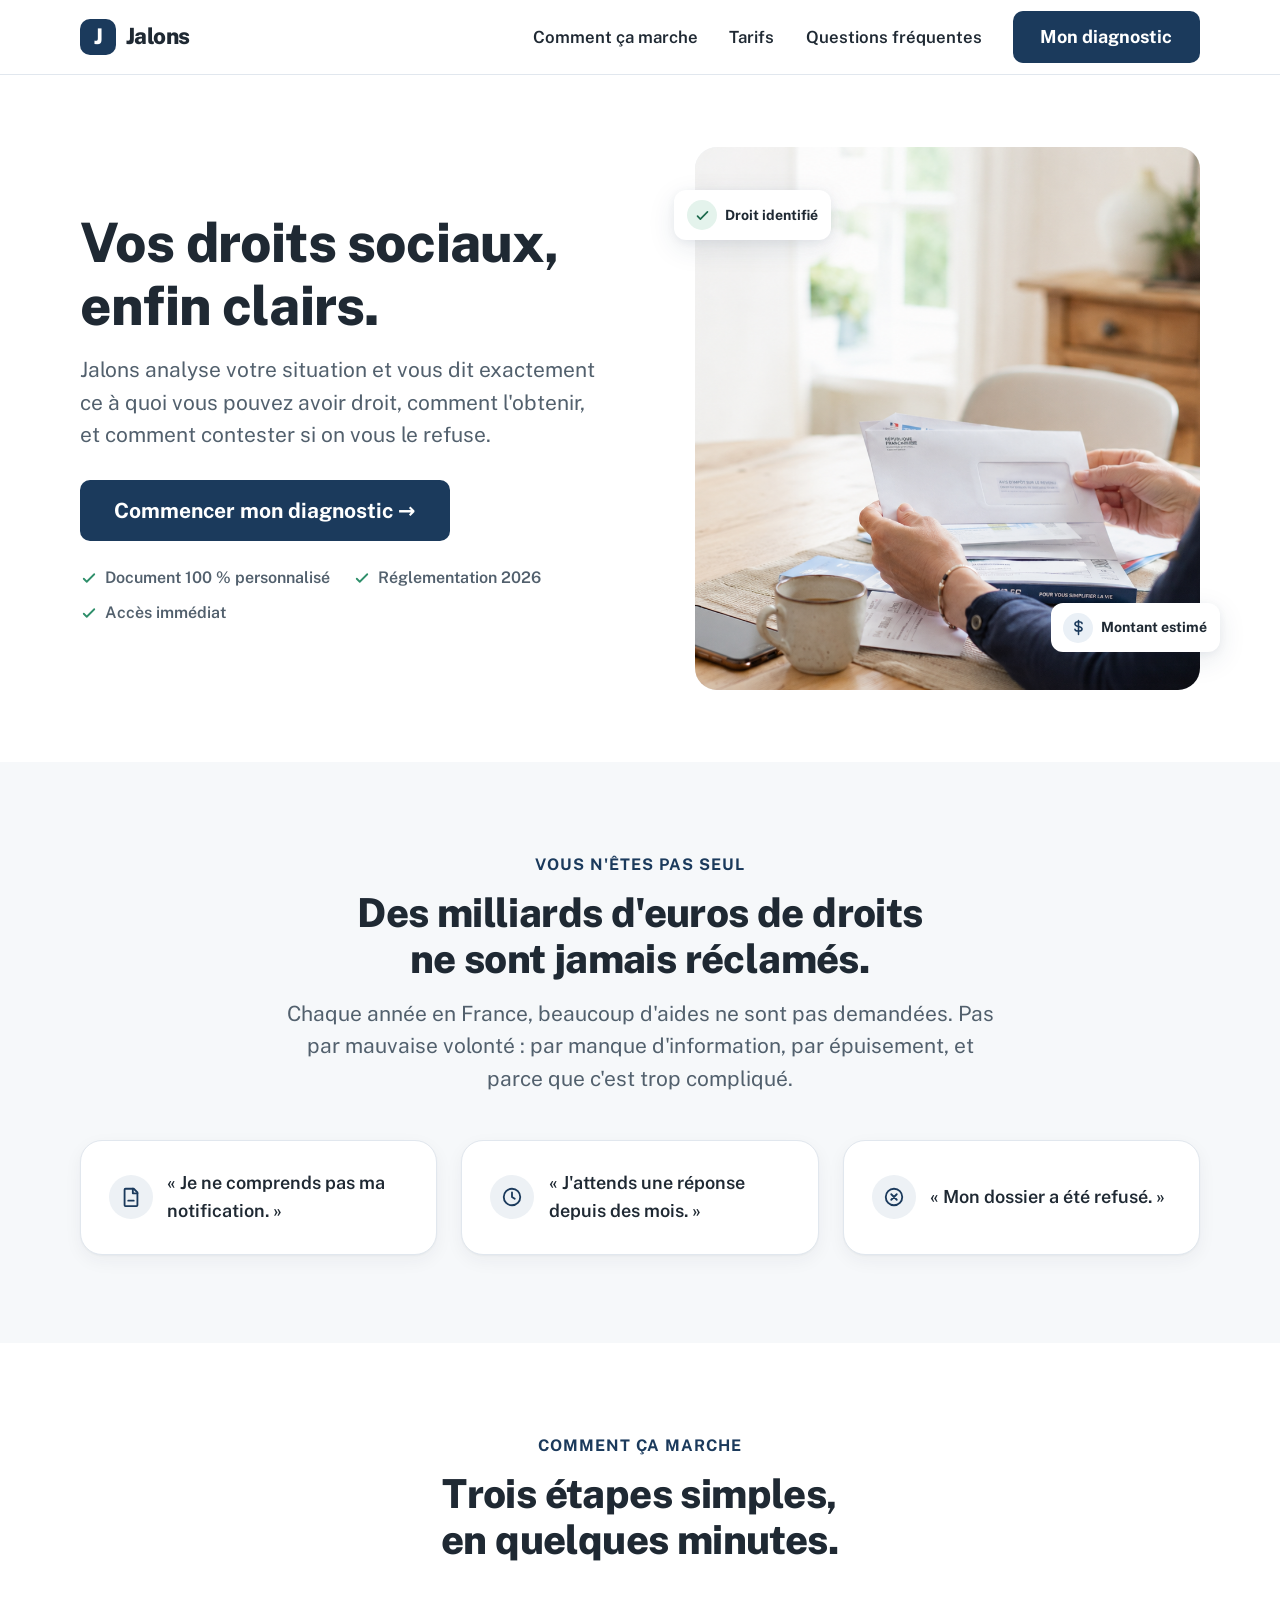
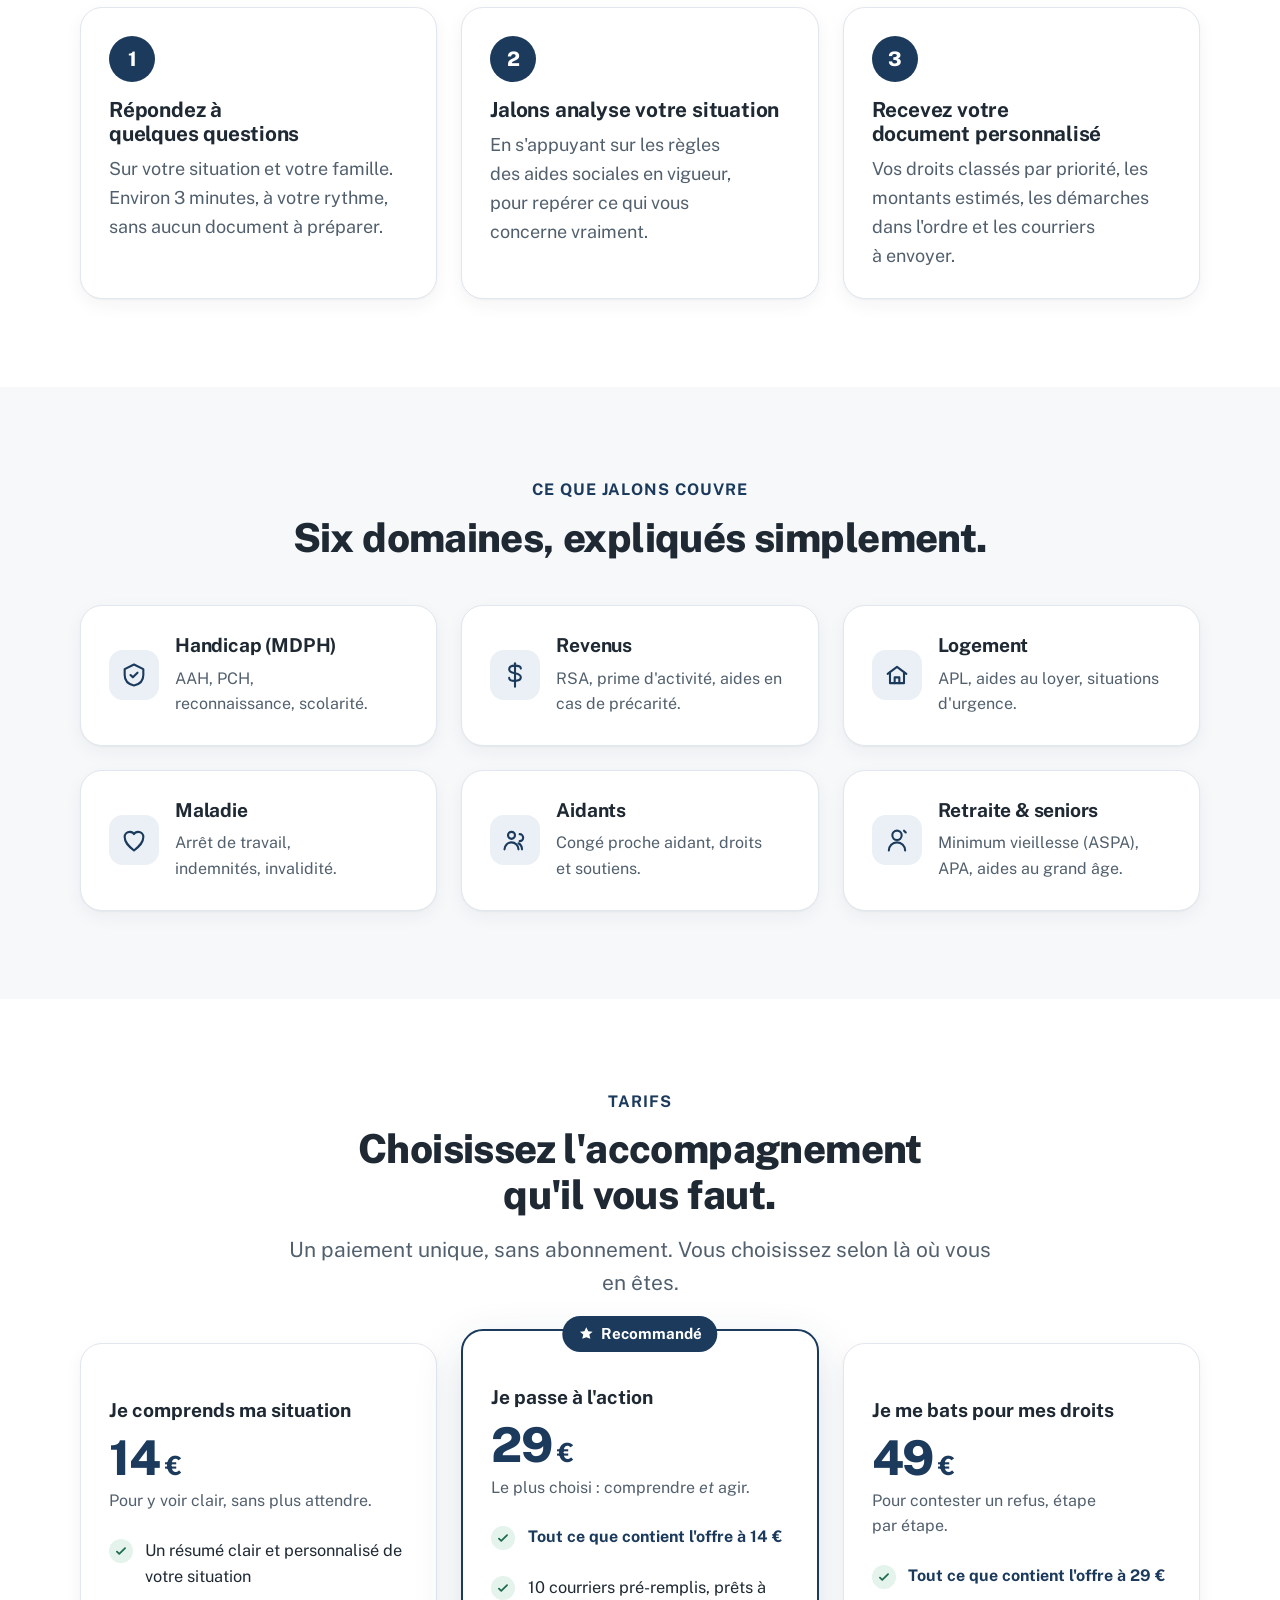
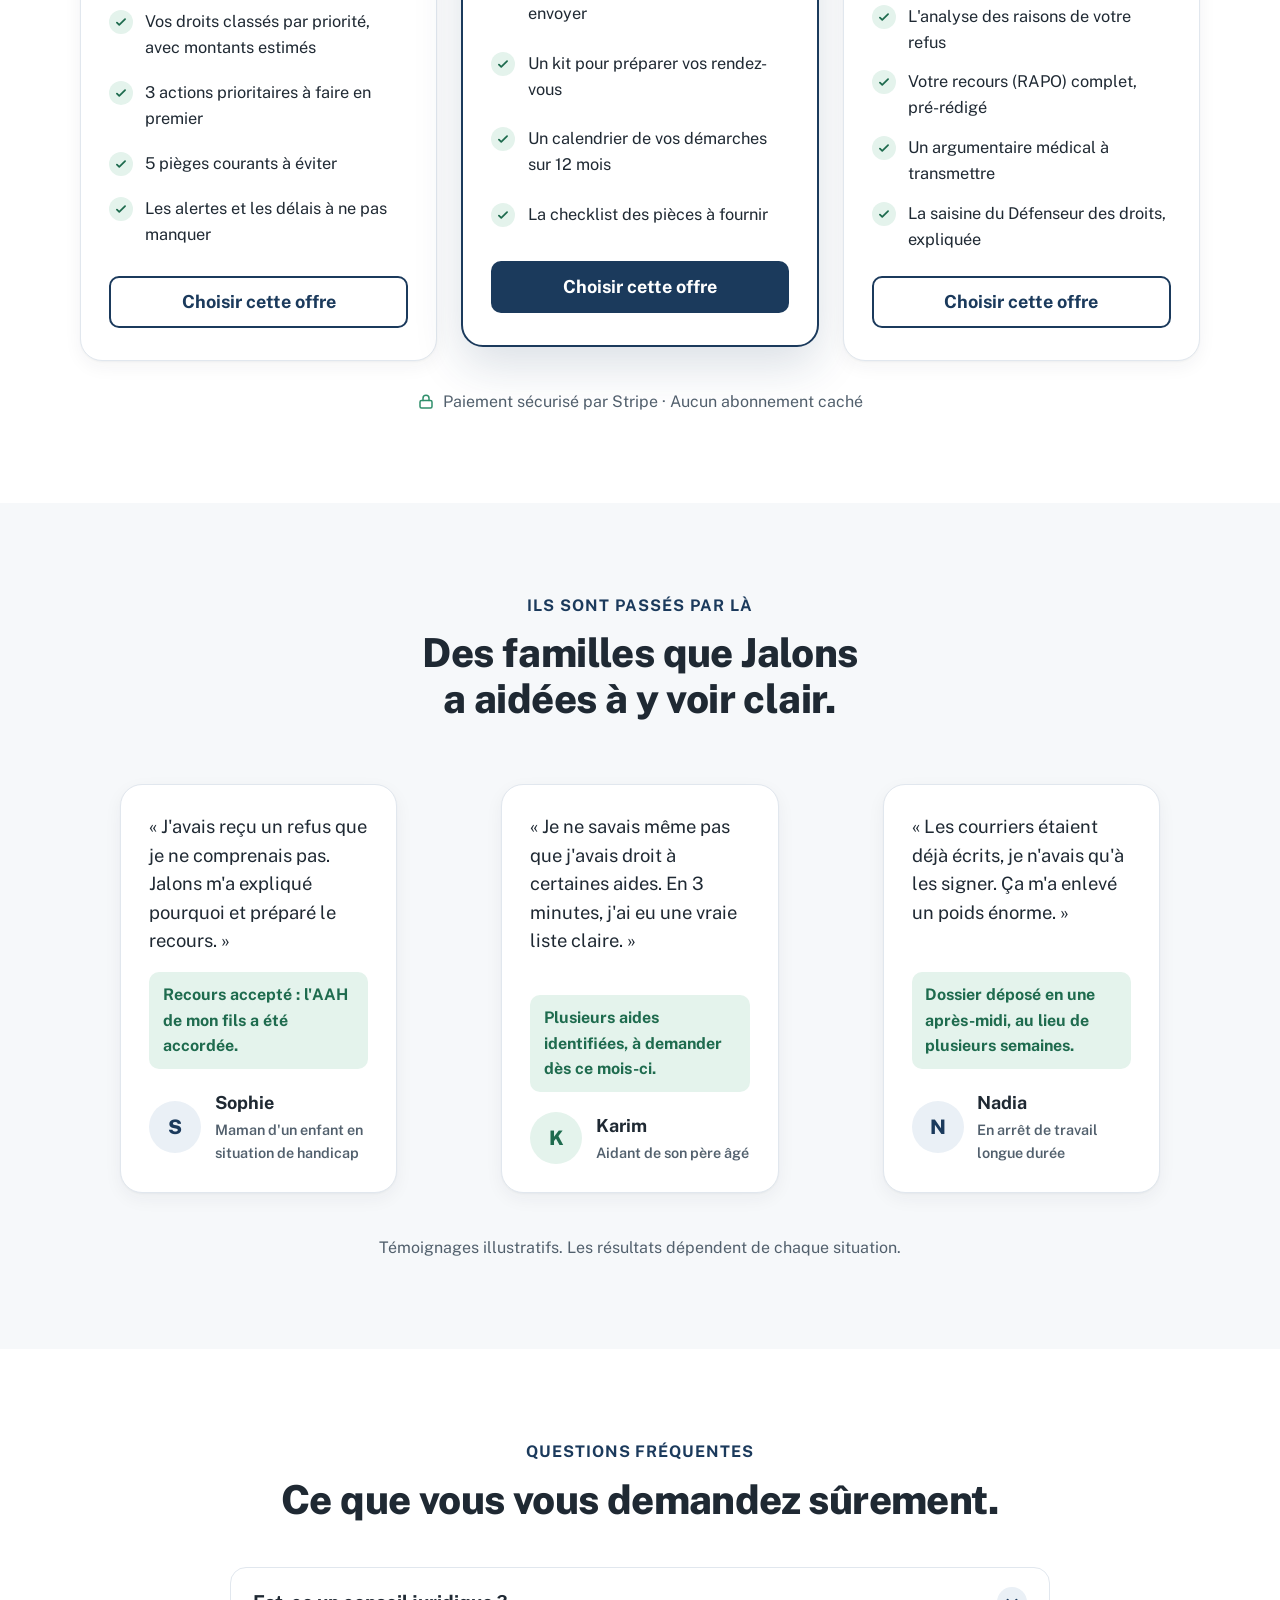
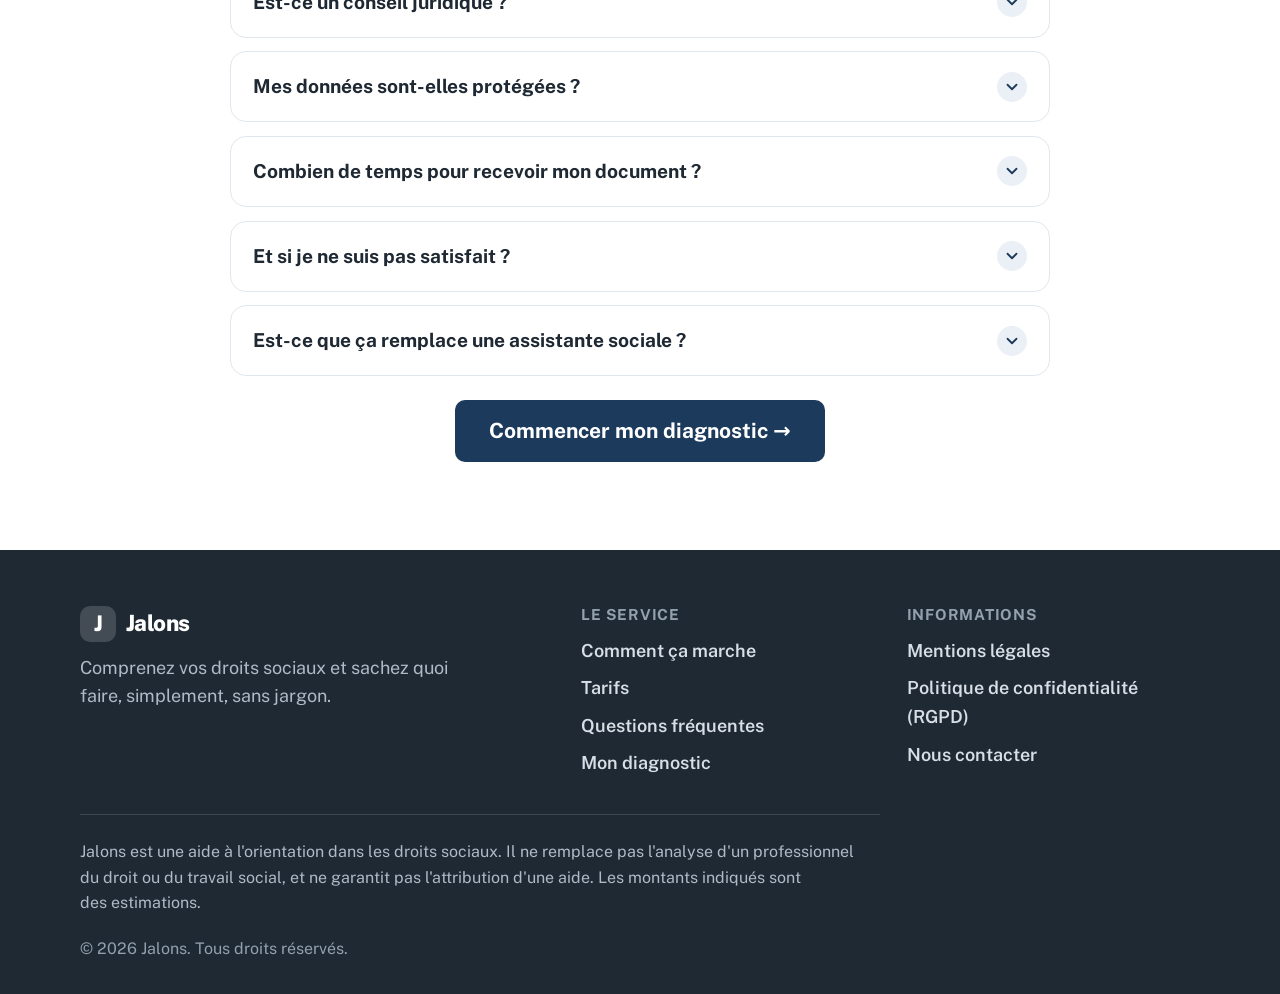
==== index.html @ 2f787a12 "Site vitrine Jalons Famille initial Co-Authored-By: Claude Opus 4.8 (1M context) <noreply@anthropic." ====
<!DOCTYPE html>
<html lang="fr">
<head>
  <meta charset="UTF-8" />
  <meta name="viewport" content="width=device-width, initial-scale=1" />
  <title>Jalons — Vos droits sociaux, enfin clairs</title>
  <meta name="description" content="Jalons analyse votre situation et vous dit à quoi vous pouvez avoir droit, comment l'obtenir et comment contester un refus. Document personnalisé, à partir de 14 €." />

  <!-- Seule dépendance externe : Google Fonts (Public Sans, humaniste et très lisible) -->
  <link rel="preconnect" href="https://fonts.googleapis.com" />
  <link rel="preconnect" href="https://fonts.gstatic.com" crossorigin />
  <link href="https://fonts.googleapis.com/css2?family=Public+Sans:wght@400;500;600;700;800&display=swap" rel="stylesheet" />

  <link rel="stylesheet" href="css/jalons.css" />
</head>

<body>
  <a class="skip-link" href="#contenu">Aller au contenu principal</a>

  <!-- =================================================================
       EN-TÊTE STICKY
       ================================================================= -->
  <header class="site-header">
    <div class="container">
      <a class="brand" href="#" aria-label="Jalons, accueil">
        <span class="mark" aria-hidden="true">J</span>
        <span>Jalons</span>
      </a>

      <button class="nav-toggle" type="button" aria-expanded="false" aria-controls="main-nav">
        <span class="bars" aria-hidden="true"><span></span><span></span><span></span></span>
        <span class="label">Menu</span>
      </button>

      <nav class="main-nav" id="main-nav" aria-label="Navigation principale">
        <ul class="nav-list">
          <li><a href="#comment">Comment ça marche</a></li>
          <li><a href="#tarifs">Tarifs</a></li>
          <li><a href="#faq">Questions fréquentes</a></li>
        </ul>
        <div class="nav-cta">
          <a class="btn btn--primary" href="https://jalons-diagnostic.netlify.app">Mon diagnostic</a>
        </div>
      </nav>
    </div>
  </header>

  <main id="contenu">

    <!-- ===============================================================
         HÉROS
         =============================================================== -->
    <section class="hero">
      <div class="container">
        <div class="hero-copy">
          <h1>Vos droits sociaux, enfin clairs.</h1>
          <p class="lead">
            Jalons analyse votre situation et vous dit exactement ce à quoi
            vous pouvez avoir droit, comment l'obtenir, et comment contester
            si on vous le refuse.
          </p>

          <div class="hero-actions">
            <a class="btn btn--primary btn--lg" href="https://jalons-diagnostic.netlify.app">Commencer mon diagnostic →</a>
          </div>

          <ul class="hero-reassure">
            <li><svg viewBox="0 0 24 24" fill="none" stroke="currentColor" stroke-width="2.4" stroke-linecap="round" stroke-linejoin="round" aria-hidden="true"><path d="M5 13l4 4 10-10"/></svg> Document 100&nbsp;% personnalisé</li>
            <li><svg viewBox="0 0 24 24" fill="none" stroke="currentColor" stroke-width="2.4" stroke-linecap="round" stroke-linejoin="round" aria-hidden="true"><path d="M5 13l4 4 10-10"/></svg> Réglementation 2026</li>
            <li><svg viewBox="0 0 24 24" fill="none" stroke="currentColor" stroke-width="2.4" stroke-linecap="round" stroke-linejoin="round" aria-hidden="true"><path d="M5 13l4 4 10-10"/></svg> Accès immédiat</li>
          </ul>
        </div>

        <!-- Photo de garde. object-position cadre sur la personne et le courrier.
             Pour changer la photo : remplacez le fichier images/hero-courrier.png
             ou la valeur de src ci-dessous (gardez un texte alt descriptif). -->
        <div class="hero-media">
          <div class="hero-photo-wrap">
            <div class="img-frame hero-photo">
              <img src="images/hero-courrier.png" alt="Une femme lit un courrier de l'administration française, un avis d'impôt, à la table de sa cuisine" />
            </div>

            <div class="float-chip float-chip--1">
              <span class="ic"><svg viewBox="0 0 24 24" fill="none" stroke="currentColor" stroke-width="2.4" stroke-linecap="round" stroke-linejoin="round"><path d="M5 13l4 4 10-10"/></svg></span>
              Droit identifié
            </div>
            <div class="float-chip float-chip--2">
              <span class="ic"><svg viewBox="0 0 24 24" fill="none" stroke="currentColor" stroke-width="2.2" stroke-linecap="round" stroke-linejoin="round"><path d="M12 2v20"/><path d="M17 6.5C17 4.6 14.8 4 12 4S7 4.6 7 7s2.5 3 5 3.5 5 1.3 5 3.5-2.2 3-5 3-5-.7-5-2.5"/></svg></span>
              Montant estimé
            </div>
          </div>
        </div>
      </div>
    </section>

    <!-- ===============================================================
         PROBLÈME (empathie)
         =============================================================== -->
    <section class="section--gray" aria-labelledby="probleme-titre">
      <div class="container">
        <div class="section-head center">
          <p class="eyebrow">Vous n'êtes pas seul</p>
          <h2 id="probleme-titre">Des milliards d'euros de droits ne sont jamais réclamés.</h2>
          <p class="lead">
            Chaque année en France, beaucoup d'aides ne sont pas demandées.
            Pas par mauvaise volonté&nbsp;: par manque d'information, par
            épuisement, et parce que c'est trop compliqué.
          </p>
        </div>

        <div class="grid grid-3">
          <article class="card pain">
            <span class="q" aria-hidden="true"><svg viewBox="0 0 24 24" fill="none" stroke="currentColor" stroke-width="2" stroke-linecap="round" stroke-linejoin="round"><path d="M6 3h9l4 4v14a1 1 0 0 1-1 1H6a1 1 0 0 1-1-1V4a1 1 0 0 1 1-1z"/><path d="M14 3v5h5"/><path d="M9 16h6"/></svg></span>
            <p>« Je ne comprends pas ma notification. »</p>
          </article>
          <article class="card pain">
            <span class="q" aria-hidden="true"><svg viewBox="0 0 24 24" fill="none" stroke="currentColor" stroke-width="2" stroke-linecap="round" stroke-linejoin="round"><circle cx="12" cy="12" r="9"/><path d="M12 7v5l3 2"/></svg></span>
            <p>« J'attends une réponse depuis des mois. »</p>
          </article>
          <article class="card pain">
            <span class="q" aria-hidden="true"><svg viewBox="0 0 24 24" fill="none" stroke="currentColor" stroke-width="2" stroke-linecap="round" stroke-linejoin="round"><circle cx="12" cy="12" r="9"/><path d="M15 9l-6 6M9 9l6 6"/></svg></span>
            <p>« Mon dossier a été refusé. »</p>
          </article>
        </div>
      </div>
    </section>

    <!-- ===============================================================
         COMMENT ÇA MARCHE
         =============================================================== -->
    <section id="comment" aria-labelledby="comment-titre">
      <div class="container">
        <div class="section-head center">
          <p class="eyebrow">Comment ça marche</p>
          <h2 id="comment-titre">Trois étapes simples, en quelques minutes.</h2>
        </div>

        <ol class="grid grid-3">
          <li class="card">
            <span class="step-num" aria-hidden="true">1</span>
            <h3>Répondez à quelques questions</h3>
            <p>Sur votre situation et votre famille. Environ 3 minutes, à votre rythme, sans aucun document à préparer.</p>
          </li>
          <li class="card">
            <span class="step-num" aria-hidden="true">2</span>
            <h3>Jalons analyse votre situation</h3>
            <p>En s'appuyant sur les règles des aides sociales en vigueur, pour repérer ce qui vous concerne vraiment.</p>
          </li>
          <li class="card">
            <span class="step-num" aria-hidden="true">3</span>
            <h3>Recevez votre document personnalisé</h3>
            <p>Vos droits classés par priorité, les montants estimés, les démarches dans l'ordre et les courriers à envoyer.</p>
          </li>
        </ol>
      </div>
    </section>

    <!-- ===============================================================
         LES 6 DOMAINES COUVERTS
         =============================================================== -->
    <section class="section--gray" aria-labelledby="domaines-titre">
      <div class="container">
        <div class="section-head center">
          <p class="eyebrow">Ce que Jalons couvre</p>
          <h2 id="domaines-titre">Six domaines, expliqués simplement.</h2>
        </div>

        <div class="grid grid-6">
          <article class="card domain">
            <span class="icon-badge" aria-hidden="true"><svg viewBox="0 0 24 24" fill="none" stroke="currentColor" stroke-width="1.8" stroke-linecap="round" stroke-linejoin="round"><path d="M12 3l8 4v5c0 5-3.5 8-8 9-4.5-1-8-4-8-9V7z"/><path d="M9 12l2 2 4-4"/></svg></span>
            <div><h3>Handicap (MDPH)</h3><p>AAH, PCH, reconnaissance, scolarité.</p></div>
          </article>
          <article class="card domain">
            <span class="icon-badge" aria-hidden="true"><svg viewBox="0 0 24 24" fill="none" stroke="currentColor" stroke-width="1.8" stroke-linecap="round" stroke-linejoin="round"><path d="M12 2v20"/><path d="M17 6.5C17 4.6 14.8 4 12 4S7 4.6 7 7s2.5 3 5 3.5 5 1.3 5 3.5-2.2 3-5 3-5-.7-5-2.5"/></svg></span>
            <div><h3>Revenus</h3><p>RSA, prime d'activité, aides en cas de précarité.</p></div>
          </article>
          <article class="card domain">
            <span class="icon-badge" aria-hidden="true"><svg viewBox="0 0 24 24" fill="none" stroke="currentColor" stroke-width="1.8" stroke-linecap="round" stroke-linejoin="round"><path d="M4 11l8-6 8 6"/><path d="M6 10v9h12v-9"/><path d="M10 19v-5h4v5"/></svg></span>
            <div><h3>Logement</h3><p>APL, aides au loyer, situations d'urgence.</p></div>
          </article>
          <article class="card domain">
            <span class="icon-badge" aria-hidden="true"><svg viewBox="0 0 24 24" fill="none" stroke="currentColor" stroke-width="1.8" stroke-linecap="round" stroke-linejoin="round"><path d="M12 21C7 17 4 14 4 9.5 4 7 6 5 8.5 5c1.6 0 3 .9 3.5 2 .5-1.1 1.9-2 3.5-2C18 5 20 7 20 9.5 20 14 17 17 12 21z"/></svg></span>
            <div><h3>Maladie</h3><p>Arrêt de travail, indemnités, invalidité.</p></div>
          </article>
          <article class="card domain">
            <span class="icon-badge" aria-hidden="true"><svg viewBox="0 0 24 24" fill="none" stroke="currentColor" stroke-width="1.8" stroke-linecap="round" stroke-linejoin="round"><circle cx="9" cy="8" r="3"/><path d="M3 20a6 6 0 0 1 12 0"/><path d="M16 7a3 3 0 0 1 0 6"/><path d="M18 20a6 6 0 0 0-3-5.2"/></svg></span>
            <div><h3>Aidants</h3><p>Congé proche aidant, droits et soutiens.</p></div>
          </article>
          <article class="card domain">
            <span class="icon-badge" aria-hidden="true"><svg viewBox="0 0 24 24" fill="none" stroke="currentColor" stroke-width="1.8" stroke-linecap="round" stroke-linejoin="round"><circle cx="12" cy="8" r="4"/><path d="M5 21a7 7 0 0 1 14 0"/><path d="M18 4l1.5 1.5"/></svg></span>
            <div><h3>Retraite &amp; seniors</h3><p>Minimum vieillesse (ASPA), APA, aides au grand âge.</p></div>
          </article>
        </div>
      </div>
    </section>

    <!-- ===============================================================
         TARIFS (section centrale)
         =============================================================== -->
    <section id="tarifs" aria-labelledby="tarifs-titre">
      <div class="container">
        <div class="section-head center">
          <p class="eyebrow">Tarifs</p>
          <h2 id="tarifs-titre">Choisissez l'accompagnement qu'il vous faut.</h2>
          <p class="lead">Un paiement unique, sans abonnement. Vous choisissez selon là où vous en êtes.</p>
        </div>

        <div class="pricing-grid">
          <!-- Palier 1 -->
          <article class="plan" aria-labelledby="plan1-titre">
            <p class="plan-name" id="plan1-titre">Je comprends ma situation</p>
            <p class="plan-price">14&#8239;<span class="cur">€</span></p>
            <p class="plan-tag">Pour y voir clair, sans plus attendre.</p>
            <ul class="checks">
              <li><span class="tick" aria-hidden="true"><svg viewBox="0 0 24 24" fill="none" stroke="currentColor" stroke-width="3" stroke-linecap="round" stroke-linejoin="round"><path d="M5 13l4 4 10-10"/></svg></span><span>Un résumé clair et personnalisé de votre situation</span></li>
              <li><span class="tick" aria-hidden="true"><svg viewBox="0 0 24 24" fill="none" stroke="currentColor" stroke-width="3" stroke-linecap="round" stroke-linejoin="round"><path d="M5 13l4 4 10-10"/></svg></span><span>Vos droits classés par priorité, avec montants estimés</span></li>
              <li><span class="tick" aria-hidden="true"><svg viewBox="0 0 24 24" fill="none" stroke="currentColor" stroke-width="3" stroke-linecap="round" stroke-linejoin="round"><path d="M5 13l4 4 10-10"/></svg></span><span>3 actions prioritaires à faire en premier</span></li>
              <li><span class="tick" aria-hidden="true"><svg viewBox="0 0 24 24" fill="none" stroke="currentColor" stroke-width="3" stroke-linecap="round" stroke-linejoin="round"><path d="M5 13l4 4 10-10"/></svg></span><span>5 pièges courants à éviter</span></li>
              <li><span class="tick" aria-hidden="true"><svg viewBox="0 0 24 24" fill="none" stroke="currentColor" stroke-width="3" stroke-linecap="round" stroke-linejoin="round"><path d="M5 13l4 4 10-10"/></svg></span><span>Les alertes et les délais à ne pas manquer</span></li>
            </ul>
            <a class="btn btn--outline btn--block" href="https://jalons-diagnostic.netlify.app?offre=1">Choisir cette offre</a>
          </article>

          <!-- Palier 2 — recommandé -->
          <article class="plan plan--featured" aria-labelledby="plan2-titre">
            <span class="plan-flag" aria-hidden="true">
              <svg viewBox="0 0 24 24" fill="currentColor"><path d="M12 2l2.9 6 6.6.5-5 4.3 1.6 6.4L12 16.8 5.9 19.2l1.6-6.4-5-4.3 6.6-.5z"/></svg>
              Recommandé
            </span>
            <p class="plan-name" id="plan2-titre">Je passe à l'action</p>
            <p class="plan-price">29&#8239;<span class="cur">€</span></p>
            <p class="plan-tag">Le plus choisi&nbsp;: comprendre <em>et</em> agir.</p>
            <ul class="checks">
              <li><span class="tick" aria-hidden="true"><svg viewBox="0 0 24 24" fill="none" stroke="currentColor" stroke-width="3" stroke-linecap="round" stroke-linejoin="round"><path d="M5 13l4 4 10-10"/></svg></span><span class="plan-base">Tout ce que contient l'offre à 14&nbsp;€</span></li>
              <li><span class="tick" aria-hidden="true"><svg viewBox="0 0 24 24" fill="none" stroke="currentColor" stroke-width="3" stroke-linecap="round" stroke-linejoin="round"><path d="M5 13l4 4 10-10"/></svg></span><span>10 courriers pré-remplis, prêts à envoyer</span></li>
              <li><span class="tick" aria-hidden="true"><svg viewBox="0 0 24 24" fill="none" stroke="currentColor" stroke-width="3" stroke-linecap="round" stroke-linejoin="round"><path d="M5 13l4 4 10-10"/></svg></span><span>Un kit pour préparer vos rendez-vous</span></li>
              <li><span class="tick" aria-hidden="true"><svg viewBox="0 0 24 24" fill="none" stroke="currentColor" stroke-width="3" stroke-linecap="round" stroke-linejoin="round"><path d="M5 13l4 4 10-10"/></svg></span><span>Un calendrier de vos démarches sur 12 mois</span></li>
              <li><span class="tick" aria-hidden="true"><svg viewBox="0 0 24 24" fill="none" stroke="currentColor" stroke-width="3" stroke-linecap="round" stroke-linejoin="round"><path d="M5 13l4 4 10-10"/></svg></span><span>La checklist des pièces à fournir</span></li>
            </ul>
            <a class="btn btn--primary btn--block" href="https://jalons-diagnostic.netlify.app?offre=2">Choisir cette offre</a>
          </article>

          <!-- Palier 3 -->
          <article class="plan" aria-labelledby="plan3-titre">
            <p class="plan-name" id="plan3-titre">Je me bats pour mes droits</p>
            <p class="plan-price">49&#8239;<span class="cur">€</span></p>
            <p class="plan-tag">Pour contester un refus, étape par étape.</p>
            <ul class="checks">
              <li><span class="tick" aria-hidden="true"><svg viewBox="0 0 24 24" fill="none" stroke="currentColor" stroke-width="3" stroke-linecap="round" stroke-linejoin="round"><path d="M5 13l4 4 10-10"/></svg></span><span class="plan-base">Tout ce que contient l'offre à 29&nbsp;€</span></li>
              <li><span class="tick" aria-hidden="true"><svg viewBox="0 0 24 24" fill="none" stroke="currentColor" stroke-width="3" stroke-linecap="round" stroke-linejoin="round"><path d="M5 13l4 4 10-10"/></svg></span><span>L'analyse des raisons de votre refus</span></li>
              <li><span class="tick" aria-hidden="true"><svg viewBox="0 0 24 24" fill="none" stroke="currentColor" stroke-width="3" stroke-linecap="round" stroke-linejoin="round"><path d="M5 13l4 4 10-10"/></svg></span><span>Votre recours (RAPO) complet, pré-rédigé</span></li>
              <li><span class="tick" aria-hidden="true"><svg viewBox="0 0 24 24" fill="none" stroke="currentColor" stroke-width="3" stroke-linecap="round" stroke-linejoin="round"><path d="M5 13l4 4 10-10"/></svg></span><span>Un argumentaire médical à transmettre</span></li>
              <li><span class="tick" aria-hidden="true"><svg viewBox="0 0 24 24" fill="none" stroke="currentColor" stroke-width="3" stroke-linecap="round" stroke-linejoin="round"><path d="M5 13l4 4 10-10"/></svg></span><span>La saisine du Défenseur des droits, expliquée</span></li>
            </ul>
            <a class="btn btn--outline btn--block" href="https://jalons-diagnostic.netlify.app?offre=3">Choisir cette offre</a>
          </article>
        </div>

        <p class="pricing-foot">
          <svg viewBox="0 0 24 24" fill="none" stroke="currentColor" stroke-width="2" stroke-linecap="round" stroke-linejoin="round" aria-hidden="true"><rect x="4" y="10" width="16" height="10" rx="2"/><path d="M8 10V7a4 4 0 0 1 8 0v3"/></svg>
          Paiement sécurisé par Stripe · Aucun abonnement caché
        </p>
      </div>
    </section>

    <!-- ===============================================================
         TÉMOIGNAGES (preuve sociale)
         =============================================================== -->
    <section class="section--gray" aria-labelledby="temoignages-titre">
      <div class="container">
        <div class="section-head center">
          <p class="eyebrow">Ils sont passés par là</p>
          <h2 id="temoignages-titre">Des familles que Jalons a aidées à y voir clair.</h2>
        </div>

        <div class="grid grid-3">
          <figure class="quote-card">
            <blockquote>« J'avais reçu un refus que je ne comprenais pas. Jalons m'a expliqué pourquoi et préparé le recours. »</blockquote>
            <p class="quote-result">Recours accepté : l'AAH de mon fils a été accordée.</p>
            <figcaption class="quote-person">
              <span class="avatar-mono avatar-mono--a" aria-hidden="true">S</span>
              <span class="who">Sophie<small>Maman d'un enfant en situation de handicap</small></span>
            </figcaption>
          </figure>

          <figure class="quote-card">
            <blockquote>« Je ne savais même pas que j'avais droit à certaines aides. En 3 minutes, j'ai eu une vraie liste claire. »</blockquote>
            <p class="quote-result">Plusieurs aides identifiées, à demander dès ce mois-ci.</p>
            <figcaption class="quote-person">
              <span class="avatar-mono avatar-mono--b" aria-hidden="true">K</span>
              <span class="who">Karim<small>Aidant de son père âgé</small></span>
            </figcaption>
          </figure>

          <figure class="quote-card">
            <blockquote>« Les courriers étaient déjà écrits, je n'avais qu'à les signer. Ça m'a enlevé un poids énorme. »</blockquote>
            <p class="quote-result">Dossier déposé en une après-midi, au lieu de plusieurs semaines.</p>
            <figcaption class="quote-person">
              <span class="avatar-mono avatar-mono--a" aria-hidden="true">N</span>
              <span class="who">Nadia<small>En arrêt de travail longue durée</small></span>
            </figcaption>
          </figure>
        </div>
        <p class="center mt-3" style="color:var(--ink-soft); font-size:var(--fs-small);">Témoignages illustratifs. Les résultats dépendent de chaque situation.</p>
      </div>
    </section>

    <!-- ===============================================================
         FAQ (accordéon accessible)
         =============================================================== -->
    <section id="faq" aria-labelledby="faq-titre">
      <div class="container">
        <div class="section-head center">
          <p class="eyebrow">Questions fréquentes</p>
          <h2 id="faq-titre">Ce que vous vous demandez sûrement.</h2>
        </div>

        <div class="faq-list">
          <details class="faq-item">
            <summary>Est-ce un conseil juridique ?
              <span class="chev" aria-hidden="true"><svg viewBox="0 0 24 24" width="18" height="18" fill="none" stroke="currentColor" stroke-width="2.4" stroke-linecap="round" stroke-linejoin="round"><path d="m6 9 6 6 6-6"/></svg></span>
            </summary>
            <div class="answer"><p>Non. Jalons est une aide à l'orientation&nbsp;: il vous explique vos droits possibles et prépare vos démarches. Il ne remplace pas un avocat ni un professionnel du droit pour les situations complexes.</p></div>
          </details>

          <details class="faq-item">
            <summary>Mes données sont-elles protégées ?
              <span class="chev" aria-hidden="true"><svg viewBox="0 0 24 24" width="18" height="18" fill="none" stroke="currentColor" stroke-width="2.4" stroke-linecap="round" stroke-linejoin="round"><path d="m6 9 6 6 6-6"/></svg></span>
            </summary>
            <div class="answer"><p>Oui. Vos informations sont chiffrées, conservées en France et ne sont jamais revendues. Vous pouvez demander leur suppression à tout moment. Le sujet est sensible&nbsp;: nous le traitons avec le plus grand soin.</p></div>
          </details>

          <details class="faq-item">
            <summary>Combien de temps pour recevoir mon document ?
              <span class="chev" aria-hidden="true"><svg viewBox="0 0 24 24" width="18" height="18" fill="none" stroke="currentColor" stroke-width="2.4" stroke-linecap="round" stroke-linejoin="round"><path d="m6 9 6 6 6-6"/></svg></span>
            </summary>
            <div class="answer"><p>L'accès est immédiat. Une fois le questionnaire rempli et le paiement effectué, votre document personnalisé est disponible tout de suite.</p></div>
          </details>

          <details class="faq-item">
            <summary>Et si je ne suis pas satisfait ?
              <span class="chev" aria-hidden="true"><svg viewBox="0 0 24 24" width="18" height="18" fill="none" stroke="currentColor" stroke-width="2.4" stroke-linecap="round" stroke-linejoin="round"><path d="m6 9 6 6 6-6"/></svg></span>
            </summary>
            <div class="answer"><p>Écrivez-nous&nbsp;: si Jalons ne vous a pas été utile, nous étudions votre demande de remboursement. Notre but est de vous aider, pas de vous laisser sur le bord du chemin.</p></div>
          </details>

          <details class="faq-item">
            <summary>Est-ce que ça remplace une assistante sociale ?
              <span class="chev" aria-hidden="true"><svg viewBox="0 0 24 24" width="18" height="18" fill="none" stroke="currentColor" stroke-width="2.4" stroke-linecap="round" stroke-linejoin="round"><path d="m6 9 6 6 6-6"/></svg></span>
            </summary>
            <div class="answer"><p>Non, et ce n'est pas son rôle. Jalons vous fait gagner du temps et vous prépare. Pour un suivi personnalisé, il vous oriente aussi vers les bons interlocuteurs&nbsp;: travailleur social, association, professionnel du droit.</p></div>
          </details>
        </div>

        <div class="center mt-3">
          <a class="btn btn--primary btn--lg" href="https://jalons-diagnostic.netlify.app">Commencer mon diagnostic →</a>
        </div>
      </div>
    </section>

  </main>

  <!-- =================================================================
       PIED DE PAGE
       ================================================================= -->
  <footer class="site-footer">
    <div class="container">
      <div class="footer-top">
        <div class="footer-brand">
          <a class="brand" href="#" aria-label="Jalons, accueil">
            <span class="mark" aria-hidden="true">J</span>
            <span>Jalons</span>
          </a>
          <p>Comprenez vos droits sociaux et sachez quoi faire, simplement, sans jargon.</p>
        </div>

        <nav class="footer-col" aria-label="Le service">
          <h2>Le service</h2>
          <ul>
            <li><a href="#comment">Comment ça marche</a></li>
            <li><a href="#tarifs">Tarifs</a></li>
            <li><a href="#faq">Questions fréquentes</a></li>
            <li><a href="https://jalons-diagnostic.netlify.app">Mon diagnostic</a></li>
          </ul>
        </nav>

        <nav class="footer-col" aria-label="Informations légales">
          <h2>Informations</h2>
          <ul>
            <li><a href="mentions-legales.html">Mentions légales</a></li>
            <li><a href="confidentialite.html">Politique de confidentialité (RGPD)</a></li>
            <li><a href="contact.html">Nous contacter</a></li>
          </ul>
        </nav>
      </div>

      <p class="footer-disclaimer">
        Jalons est une aide à l'orientation dans les droits sociaux. Il ne
        remplace pas l'analyse d'un professionnel du droit ou du travail social,
        et ne garantit pas l'attribution d'une aide. Les montants indiqués sont
        des estimations.
      </p>
      <p class="footer-bottom">© 2026 Jalons. Tous droits réservés.</p>
    </div>
  </footer>

  <!-- =================================================================
       SCRIPT — ouverture/fermeture du menu mobile (accessible)
       La FAQ utilise <details>/<summary> : aucun JS requis.
       ================================================================= -->
  <script src="js/menu.js"></script>
</body>
</html>
---- css/jalons.css ----
/* =====================================================================
     JALONS — Feuille de style (intégrée)
     Sommaire :
       1. Variables (couleurs, typo, espacements)
       2. Bases & accessibilité
       3. Boutons & badges
       4. En-tête / navigation
       5. Héros
       6. Sections génériques (cartes, grilles, étapes)
       7. Tarifs
       8. Témoignages
       9. FAQ
       10. Pied de page
       11. Emplacements photos
     Charte imposée : blanc + gris très clair, texte anthracite,
     accent bleu marine, vert doux pour la réassurance. Contraste AA.
     ===================================================================== */

  /* 1. VARIABLES ------------------------------------------------------- */
  :root {
    --white:      #FFFFFF;
    --gray-50:    #F6F8FA;   /* fond de section alterné */
    --gray-100:   #EDF1F5;   /* placeholders, surfaces */
    --line:       #E1E7EE;   /* bordures discrètes */

    --ink:        #1F2933;   /* texte principal (anthracite) */
    --ink-soft:   #52606D;   /* texte secondaire (AA sur blanc et gris) */

    --navy:       #1B3A5C;   /* accent / CTA */
    --navy-hover: #14304D;   /* survol */
    --navy-tint:  #EAF0F6;   /* fond très clair marine */

    --green:      #2F8F6B;   /* vert doux : coches */
    --green-deep: #1E6B4E;   /* texte vert sur fond clair (AA) */
    --green-soft: #E4F3EC;   /* badges de réassurance */

    --font: "Public Sans", system-ui, -apple-system, "Segoe UI", Roboto, sans-serif;

    /* Échelle de texte — base 18px, généreuse */
    --fs-base:  1.125rem;   /* 18px */
    --fs-small: 1rem;       /* 16px (jamais en dessous) */
    --fs-lead:  1.3125rem;  /* 21px */
    --fs-h1:    clamp(2.25rem, 5.2vw, 3.4rem);
    --fs-h2:    clamp(1.8rem, 3.6vw, 2.5rem);
    --fs-h3:    1.3rem;

    --r-sm: 10px;
    --r-md: 16px;
    --r-lg: 22px;
    --r-pill: 999px;

    --shadow-sm: 0 1px 2px rgba(31,41,51,.04), 0 6px 18px rgba(31,41,51,.05);
    --shadow-md: 0 8px 28px rgba(27,58,92,.10), 0 2px 8px rgba(27,58,92,.06);
    --shadow-lg: 0 18px 48px rgba(27,58,92,.16);

    --container: 1160px;
    --maxw-text: 720px;
  }

  /* 2. BASES & ACCESSIBILITÉ ------------------------------------------- */
  *, *::before, *::after { box-sizing: border-box; }
  html { -webkit-text-size-adjust: 100%; scroll-behavior: smooth; scroll-padding-top: 90px; }
  body {
    margin: 0;
    font-family: var(--font);
    font-size: var(--fs-base);
    line-height: 1.6;
    color: var(--ink);
    background: var(--white);
    -webkit-font-smoothing: antialiased;
    text-rendering: optimizeLegibility;
  }
  img, svg { display: block; max-width: 100%; }
  ul, ol { margin: 0; padding: 0; list-style: none; }
  a { color: var(--navy); text-underline-offset: 3px; }

  h1, h2, h3 { margin: 0; line-height: 1.15; color: var(--ink); letter-spacing: -0.015em; text-wrap: balance; }
  h1 { font-size: var(--fs-h1); font-weight: 800; }
  h2 { font-size: var(--fs-h2); font-weight: 800; }
  h3 { font-size: var(--fs-h3); font-weight: 700; letter-spacing: -0.01em; }
  p  { margin: 0; text-wrap: pretty; }
  p + p { margin-top: 1rem; }

  .lead { font-size: var(--fs-lead); color: var(--ink-soft); line-height: 1.55; }

  /* Focus toujours visible et net (navigation clavier) */
  :focus-visible { outline: 3px solid var(--navy); outline-offset: 3px; border-radius: 6px; }

  /* Lien d'évitement */
  .skip-link {
    position: absolute; left: 16px; top: -120px; z-index: 1000;
    background: var(--ink); color: #fff; padding: .75rem 1.25rem;
    border-radius: var(--r-sm); font-weight: 700; text-decoration: none;
    transition: top .2s ease;
  }
  .skip-link:focus { top: 16px; }

  .visually-hidden {
    position: absolute !important; width: 1px; height: 1px;
    padding: 0; margin: -1px; overflow: hidden; clip: rect(0 0 0 0);
    white-space: nowrap; border: 0;
  }

  @media (prefers-reduced-motion: reduce) {
    html { scroll-behavior: auto; }
    * { animation: none !important; transition: none !important; }
  }

  /* Conteneur & rythme vertical */
  .container { width: 100%; max-width: var(--container); margin-inline: auto; padding-inline: 20px; }
  section { padding-block: clamp(3rem, 7vw, 5.5rem); scroll-margin-top: 90px; }
  .section--gray { background: var(--gray-50); }

  .section-head { max-width: var(--maxw-text); margin-bottom: 2.75rem; }
  .section-head.center { margin-inline: auto; text-align: center; }
  .section-head .lead { margin-top: 1rem; }

  .eyebrow {
    display: inline-block; font-size: var(--fs-small); font-weight: 700;
    letter-spacing: .06em; text-transform: uppercase; color: var(--navy);
    margin-bottom: .75rem;
  }

  /* 3. BOUTONS & BADGES ------------------------------------------------ */
  .btn {
    display: inline-flex; align-items: center; justify-content: center; gap: .5rem;
    min-height: 52px; padding: .8rem 1.6rem;
    font-family: var(--font); font-size: var(--fs-base); font-weight: 700; line-height: 1.2;
    text-decoration: none; border: 2px solid transparent; border-radius: var(--r-sm);
    cursor: pointer; transition: background-color .18s, border-color .18s, color .18s, transform .18s;
  }
  .btn:hover { transform: translateY(-1px); }
  .btn:active { transform: translateY(0); }
  .btn--primary { background: var(--navy); color: #fff; }
  .btn--primary:hover { background: var(--navy-hover); color: #fff; }
  .btn--outline { background: #fff; color: var(--navy); border-color: var(--navy); }
  .btn--outline:hover { background: var(--navy-tint); color: var(--navy); }
  .btn--lg { min-height: 58px; padding: 1rem 2rem; font-size: var(--fs-lead); }
  .btn--block { width: 100%; }

  /* Badge de réassurance (vert doux) */
  .badge {
    display: inline-flex; align-items: center; gap: .4rem;
    padding: .35rem .75rem; border-radius: var(--r-pill);
    background: var(--green-soft); color: var(--green-deep);
    font-size: var(--fs-small); font-weight: 700;
  }
  .badge svg { width: 16px; height: 16px; }

  /* Liste à coches vertes */
  .checks { display: grid; gap: .85rem; }
  .checks li { display: grid; grid-template-columns: 26px 1fr; gap: .65rem; align-items: start; }
  .checks li .tick {
    width: 24px; height: 24px; margin-top: 2px; flex: none;
    border-radius: var(--r-pill); background: var(--green-soft); color: var(--green-deep);
    display: grid; place-items: center;
  }
  .checks li .tick svg { width: 14px; height: 14px; }

  /* 4. EN-TÊTE / NAVIGATION ------------------------------------------- */
  .site-header {
    position: sticky; top: 0; z-index: 100;
    background: rgba(255,255,255,.92); backdrop-filter: blur(10px);
    border-bottom: 1px solid var(--line);
  }
  .site-header .container {
    display: flex; align-items: center; justify-content: space-between;
    gap: 1rem; min-height: 74px;
  }
  .brand { display: inline-flex; align-items: center; gap: .6rem; text-decoration: none; color: var(--ink); font-weight: 800; font-size: 1.4rem; letter-spacing: -0.02em; }
  .brand .mark {
    width: 36px; height: 36px; flex: none; border-radius: 10px; background: var(--navy);
    display: grid; place-items: center; color: #fff;
    font-weight: 800; font-size: 1.35rem; line-height: 1;
  }
  .brand .mark svg { width: 22px; height: 22px; }

  .main-nav { display: flex; align-items: center; gap: .35rem; }
  .nav-list { display: flex; align-items: center; gap: .25rem; }
  .nav-list a {
    display: inline-block; padding: .55rem .85rem; border-radius: var(--r-pill);
    color: var(--ink); font-weight: 600; text-decoration: none; font-size: 1.05rem;
  }
  .nav-list a:hover { background: var(--gray-100); color: var(--navy); }
  .nav-cta { margin-left: .75rem; }

  .nav-toggle {
    display: none; align-items: center; gap: .5rem; min-height: 48px; padding: .5rem .85rem;
    background: #fff; border: 2px solid var(--line); border-radius: var(--r-pill);
    font-family: var(--font); font-weight: 700; font-size: 1rem; color: var(--ink); cursor: pointer;
  }
  .nav-toggle .bars { display: grid; gap: 4px; }
  .nav-toggle .bars span { display: block; width: 20px; height: 2px; background: var(--ink); border-radius: 2px; }

  @media (max-width: 880px) {
    .nav-toggle { display: inline-flex; }
    .main-nav {
      position: absolute; left: 0; right: 0; top: 100%;
      flex-direction: column; align-items: stretch; gap: 0;
      background: #fff; border-bottom: 1px solid var(--line); box-shadow: var(--shadow-md);
      padding: .75rem 20px 1.5rem; display: none;
    }
    .main-nav[data-open="true"] { display: flex; }
    .nav-list { flex-direction: column; align-items: stretch; gap: 0; }
    .nav-list a { padding: .9rem 1rem; border-radius: var(--r-md); font-size: 1.15rem; }
    .nav-cta { margin: .75rem 0 0; }
    .nav-cta .btn { width: 100%; }
  }

  /* 5. HÉROS ----------------------------------------------------------- */
  .hero { padding-block: clamp(2.5rem, 6vw, 4.5rem); }
  .hero .container { display: grid; gap: 2.5rem; align-items: center; grid-template-columns: 1fr; }
  @media (min-width: 920px) { .hero .container { grid-template-columns: 1.05fr .95fr; gap: 3.5rem; } }
  .hero h1 { margin-bottom: 1.1rem; }
  .hero .lead { max-width: 40ch; }
  .hero-actions { margin-top: 1.75rem; }
  .hero-reassure {
    margin-top: 1.5rem; display: flex; flex-wrap: wrap; gap: .6rem 1.4rem;
  }
  .hero-reassure li { display: inline-flex; align-items: center; gap: .45rem; font-weight: 600; color: var(--ink-soft); font-size: var(--fs-small); }
  .hero-reassure svg { width: 18px; height: 18px; color: var(--green); flex: none; }
  .hero-media .img-ph { aspect-ratio: 4 / 4.3; }

  /* 6. SECTIONS GÉNÉRIQUES -------------------------------------------- */
  .grid { display: grid; gap: 1.5rem; }
  .grid-3 { grid-template-columns: 1fr; }
  @media (min-width: 720px) { .grid-3 { grid-template-columns: 1fr 1fr; } }
  @media (min-width: 940px) { .grid-3 { grid-template-columns: repeat(3, 1fr); } }
  .grid-6 { grid-template-columns: 1fr; }
  @media (min-width: 600px) { .grid-6 { grid-template-columns: 1fr 1fr; } }
  @media (min-width: 940px) { .grid-6 { grid-template-columns: repeat(3, 1fr); } }

  .card {
    background: #fff; border: 1px solid var(--line); border-radius: var(--r-lg);
    padding: 1.75rem; box-shadow: var(--shadow-sm);
  }
  .card h3 { margin-bottom: .6rem; }
  .card p { color: var(--ink-soft); }

  .icon-badge {
    width: 54px; height: 54px; flex: none; border-radius: 14px;
    display: grid; place-items: center; background: var(--navy-tint); color: var(--navy);
    margin-bottom: 1.1rem;
  }
  .icon-badge svg { width: 28px; height: 28px; }

  /* Cartes douleur (problème) */
  .pain { display: flex; align-items: center; gap: .9rem; }
  .pain .q {
    flex: none; width: 44px; height: 44px; border-radius: var(--r-pill);
    background: var(--gray-100); color: var(--navy); display: grid; place-items: center;
  }
  .pain .q svg { width: 22px; height: 22px; }
  .pain p { font-weight: 600; color: var(--ink); }

  /* Étapes numérotées */
  .step-num {
    display: inline-grid; place-items: center; width: 46px; height: 46px;
    border-radius: var(--r-pill); background: var(--navy); color: #fff;
    font-weight: 800; font-size: 1.25rem; margin-bottom: 1rem;
  }

  /* Domaine (carte compacte) */
  .domain { display: flex; align-items: center; gap: 1rem; }
  .domain .icon-badge { margin: 0; width: 50px; height: 50px; }
  .domain h3 { font-size: 1.2rem; }
  .domain p { font-size: var(--fs-small); margin-top: .15rem; }

  /* 7. TARIFS ---------------------------------------------------------- */
  .pricing-grid { display: grid; gap: 1.5rem; grid-template-columns: 1fr; align-items: stretch; }
  @media (min-width: 880px) { .pricing-grid { grid-template-columns: repeat(3, 1fr); } }

  .plan {
    position: relative; background: #fff; border: 1px solid var(--line);
    border-radius: var(--r-lg); padding: 2rem 1.75rem; box-shadow: var(--shadow-sm);
    display: flex; flex-direction: column;
  }
  .plan--featured {
    border: 2.5px solid var(--navy); box-shadow: var(--shadow-lg);
  }
  @media (min-width: 880px) { .plan--featured { transform: translateY(-14px); } }
  .plan-flag {
    position: absolute; top: -15px; left: 50%; transform: translateX(-50%);
    background: var(--navy); color: #fff; font-weight: 700; font-size: .95rem;
    padding: .35rem 1rem; border-radius: var(--r-pill); display: inline-flex; align-items: center; gap: .4rem;
    white-space: nowrap;
  }
  .plan-flag svg { width: 16px; height: 16px; }
  .plan-name { font-size: 1.2rem; font-weight: 700; color: var(--ink); min-height: 2.6em; display: flex; align-items: flex-end; }
  .plan-price { font-size: 3rem; font-weight: 800; color: var(--navy); line-height: 1; margin-top: .5rem; letter-spacing: -0.03em; }
  .plan-price .cur { font-size: .55em; font-weight: 700; margin-left: .08em; }
  .plan-tag { color: var(--ink-soft); font-size: var(--fs-small); margin-top: .35rem; min-height: 1.5em; }
  .plan .checks { margin: 1.5rem 0; flex: 1; }
  .plan .checks li { font-size: 1.02rem; }
  .plan-base { font-size: var(--fs-small); font-weight: 700; color: var(--navy); }
  .pricing-foot { text-align: center; margin-top: 1.75rem; color: var(--ink-soft); font-size: var(--fs-small); display: flex; align-items: center; justify-content: center; gap: .5rem; flex-wrap: wrap; }
  .pricing-foot svg { width: 18px; height: 18px; color: var(--green); }

  /* 8. TÉMOIGNAGES ----------------------------------------------------- */
  .quote-card { background: #fff; border: 1px solid var(--line); border-radius: var(--r-lg); padding: 1.75rem; box-shadow: var(--shadow-sm); display: flex; flex-direction: column; }
  .quote-card blockquote { margin: 0; font-size: 1.15rem; line-height: 1.55; color: var(--ink); flex: 1; }
  .quote-result { margin-top: 1rem; font-weight: 700; color: var(--green-deep); background: var(--green-soft); border-radius: var(--r-sm); padding: .65rem .85rem; font-size: var(--fs-small); }
  .quote-person { display: flex; align-items: center; gap: .85rem; margin-top: 1.25rem; }
  .quote-person .avatar { width: 52px; height: 52px; flex: none; border-radius: var(--r-pill); overflow: hidden; }
  .quote-person .who { font-weight: 700; color: var(--ink); }
  .quote-person .who small { display: block; font-weight: 600; color: var(--ink-soft); font-size: .9rem; }

  /* 9. FAQ ------------------------------------------------------------- */
  .faq-list { display: grid; gap: .85rem; max-width: 820px; margin-inline: auto; }
  .faq-item { background: #fff; border: 1px solid var(--line); border-radius: var(--r-md); overflow: hidden; }
  .faq-item summary {
    list-style: none; cursor: pointer; padding: 1.2rem 1.35rem;
    display: flex; align-items: center; justify-content: space-between; gap: 1rem;
    font-weight: 700; font-size: 1.2rem; color: var(--ink);
  }
  .faq-item summary::-webkit-details-marker { display: none; }
  .faq-item summary .chev {
    flex: none; width: 30px; height: 30px; border-radius: var(--r-pill);
    background: var(--navy-tint); color: var(--navy); display: grid; place-items: center; transition: transform .2s;
  }
  .faq-item[open] summary .chev { transform: rotate(180deg); }
  .faq-item .answer { padding: 0 1.35rem 1.3rem; color: var(--ink-soft); }
  .faq-item .answer p { max-width: 64ch; }

  /* 10. PIED DE PAGE --------------------------------------------------- */
  .site-footer { background: var(--ink); color: #D7DEE6; padding-block: 3.5rem 2rem; }
  .site-footer a { color: #D7DEE6; text-decoration: none; }
  .site-footer a:hover { color: #fff; text-decoration: underline; }
  .footer-top { display: grid; gap: 2rem; grid-template-columns: 1fr; }
  @media (min-width: 760px) { .footer-top { grid-template-columns: 1.6fr 1fr 1fr; } }
  .footer-brand .brand { color: #fff; }
  .footer-brand .brand .mark { background: rgba(255,255,255,.16); }
  .footer-brand p { margin-top: .75rem; max-width: 36ch; color: #AEBAC6; }
  .footer-col h2 { font-size: .95rem; text-transform: uppercase; letter-spacing: .05em; color: #93A1AE; margin-bottom: .85rem; font-weight: 700; }
  .footer-col ul { display: grid; gap: .55rem; }
  .footer-col a { font-weight: 600; }
  .footer-disclaimer { margin-top: 2.25rem; padding-top: 1.5rem; border-top: 1px solid rgba(255,255,255,.14); font-size: var(--fs-small); color: #AEBAC6; max-width: 80ch; }
  .footer-bottom { margin-top: 1.25rem; font-size: var(--fs-small); color: #93A1AE; }

  /* 11. EMPLACEMENTS PHOTOS (placeholders gris à remplacer) ----------- */
  /* Pour mettre une vraie photo : remplacez la div .img-ph par une balise
     image (avec un attribut alt descriptif) à l'intérieur du même .img-frame. */
  .img-frame { border-radius: var(--r-lg); overflow: hidden; background: var(--gray-100); }
  .img-frame img { width: 100%; height: 100%; object-fit: cover; display: block; }
  .img-ph {
    width: 100%; height: 100%; display: grid; place-items: center; text-align: center;
    padding: 1.5rem; color: var(--ink-soft);
    background:
      repeating-linear-gradient(135deg, rgba(31,41,51,.035) 0 12px, rgba(31,41,51,0) 12px 24px),
      var(--gray-100);
  }
  .img-ph .ph-icon {
    width: 48px; height: 48px; margin: 0 auto .75rem; border-radius: var(--r-pill);
    background: #fff; display: grid; place-items: center; color: var(--navy); box-shadow: var(--shadow-sm);
  }
  .img-ph .ph-icon svg { width: 26px; height: 26px; }
  .img-ph .ph-label { font-size: .92rem; line-height: 1.45; font-weight: 600; max-width: 30ch; }
  .img-ph .ph-label b { color: var(--ink); }

  /* Illustration produit du héros (formes simples, aucun fichier externe) */
  .hero-illus { position: relative; aspect-ratio: 4 / 4.3; border-radius: var(--r-lg); overflow: hidden; background: linear-gradient(155deg, var(--navy-tint), var(--green-soft)); }
  .hero-illus .b { position: absolute; border-radius: 50%; }
  .hero-illus .b1 { width: 58%; height: 58%; right: -12%; top: -10%; background: rgba(27,58,92,.10); }
  .hero-illus .b2 { width: 46%; height: 46%; left: -10%; bottom: -8%; background: rgba(47,143,107,.16); }
  .doc-card { position: absolute; left: 50%; top: 50%; transform: translate(-50%,-50%) rotate(-4deg); width: 66%; min-width: 220px; background: #fff; border-radius: 16px; box-shadow: var(--shadow-md); padding: 1.15rem 1.2rem 1.35rem; }
  .doc-h { display: flex; align-items: center; gap: .55rem; margin-bottom: .9rem; }
  .doc-h .dot { width: 28px; height: 28px; border-radius: 8px; background: var(--navy); flex: none; display: grid; place-items: center; color: #fff; }
  .doc-h .dot svg { width: 16px; height: 16px; }
  .doc-h b { font-size: .9rem; color: var(--ink); }
  .doc-row { display: flex; align-items: center; gap: .55rem; margin-top: .6rem; }
  .doc-row .c { width: 18px; height: 18px; border-radius: 50%; background: var(--green-soft); color: var(--green-deep); display: grid; place-items: center; flex: none; }
  .doc-row .c svg { width: 11px; height: 11px; }
  .doc-row .ln { height: 8px; border-radius: 4px; background: var(--gray-100); flex: 1; }
  .float-chip { position: absolute; background: #fff; border-radius: 12px; box-shadow: var(--shadow-md); padding: .6rem .8rem; display: flex; align-items: center; gap: .5rem; font-weight: 700; font-size: .88rem; color: var(--ink); white-space: nowrap; }
  /* Photo du héros + pastilles flottantes (non rognées) */
  .hero-photo-wrap { position: relative; }
  .hero-photo { aspect-ratio: 4 / 4.3; }
  .hero-photo img { object-position: 62% 48%; }
  @media (max-width: 920px) { .hero-photo { max-width: 460px; margin-inline: auto; } .hero-photo-wrap .float-chip--1 { left: 2%; } .hero-photo-wrap .float-chip--2 { right: 2%; } }
  .float-chip .ic { width: 30px; height: 30px; border-radius: 50%; display: grid; place-items: center; flex: none; }
  .float-chip .ic svg { width: 17px; height: 17px; }
  .float-chip--1 { top: 8%; left: -4%; }
  .float-chip--1 .ic { background: var(--green-soft); color: var(--green-deep); }
  .float-chip--2 { bottom: 7%; right: -4%; }
  .float-chip--2 .ic { background: var(--navy-tint); color: var(--navy); }
  @media (max-width: 920px) { .hero-illus { max-width: 420px; margin-inline: auto; } .float-chip--1 { left: 0; } .float-chip--2 { right: 0; } }

  /* Avatars monogramme (témoignages, en attendant de vraies photos) */
  .avatar-mono { width: 52px; height: 52px; flex: none; border-radius: 50%; display: grid; place-items: center; font-weight: 800; font-size: 1.25rem; }
  .avatar-mono--a { background: var(--navy-tint); color: var(--navy); }
  .avatar-mono--b { background: var(--green-soft); color: var(--green-deep); }

  /* Utilitaires */
  .mt-1 { margin-top: .5rem; } .mt-2 { margin-top: 1rem; } .mt-3 { margin-top: 1.5rem; }
  .center { text-align: center; }

  /* 12. PAGES DE TEXTE (mentions, confidentialité, contact) ----------- */
  .page-hero { background: var(--navy-tint); padding-block: clamp(2.5rem, 6vw, 4rem); }
  .page-hero .container { max-width: var(--maxw-text); }
  .page-hero h1 { margin-bottom: .75rem; }
  .page-hero p { color: var(--ink-soft); font-size: var(--fs-lead); }
  .prose { max-width: var(--maxw-text); margin-inline: auto; }
  .prose h2 { font-size: 1.5rem; margin-top: 2.5rem; margin-bottom: .75rem; }
  .prose h2:first-child { margin-top: 0; }
  .prose h3 { font-size: 1.2rem; margin-top: 1.5rem; margin-bottom: .5rem; }
  .prose p { color: var(--ink-soft); margin-top: .75rem; }
  .prose ul { display: grid; gap: .55rem; margin-top: .85rem; padding-left: 0; }
  .prose ul li { display: grid; grid-template-columns: 20px 1fr; gap: .6rem; color: var(--ink-soft); }
  .prose ul li::before { content: ""; width: 8px; height: 8px; margin-top: .55rem; border-radius: 50%; background: var(--navy); }
  .prose a { font-weight: 600; }
  .prose .todo { background: #FFF7E6; border: 1px dashed #E0B65A; border-radius: var(--r-sm); padding: .15rem .5rem; font-size: .92em; font-weight: 600; color: #8A6212; }
  .prose .updated { color: var(--ink-soft); font-size: var(--fs-small); margin-top: 0; margin-bottom: 2rem; }

  /* Bloc de contact */
  .contact-grid { display: grid; gap: 2rem; grid-template-columns: 1fr; max-width: 920px; margin-inline: auto; }
  @media (min-width: 820px) { .contact-grid { grid-template-columns: 1fr 1fr; align-items: start; } }
  .contact-card { background: #fff; border: 1px solid var(--line); border-radius: var(--r-lg); padding: 1.75rem; box-shadow: var(--shadow-sm); }
  .contact-card h2 { font-size: 1.3rem; margin-bottom: .35rem; }
  .field { display: grid; gap: .4rem; margin-top: 1.1rem; }
  .field label { font-weight: 700; color: var(--ink); }
  .field input, .field textarea {
    font-family: var(--font); font-size: var(--fs-base); color: var(--ink);
    padding: .75rem .9rem; border: 2px solid var(--line); border-radius: var(--r-sm); background: #fff;
  }
  .field input:focus, .field textarea:focus { outline: none; border-color: var(--navy); }
  .field textarea { min-height: 140px; resize: vertical; }

  /* Tableaux dans les pages de texte */
  .prose .table-wrap { overflow-x: auto; margin-top: 1rem; -webkit-overflow-scrolling: touch; }
  .prose table { width: 100%; border-collapse: collapse; font-size: var(--fs-small); min-width: 520px; }
  .prose th, .prose td { text-align: left; padding: .7rem .85rem; border: 1px solid var(--line); vertical-align: top; }
  .prose thead th { background: var(--navy-tint); color: var(--ink); font-weight: 700; }
  .prose tbody tr:nth-child(even) { background: var(--gray-50); }
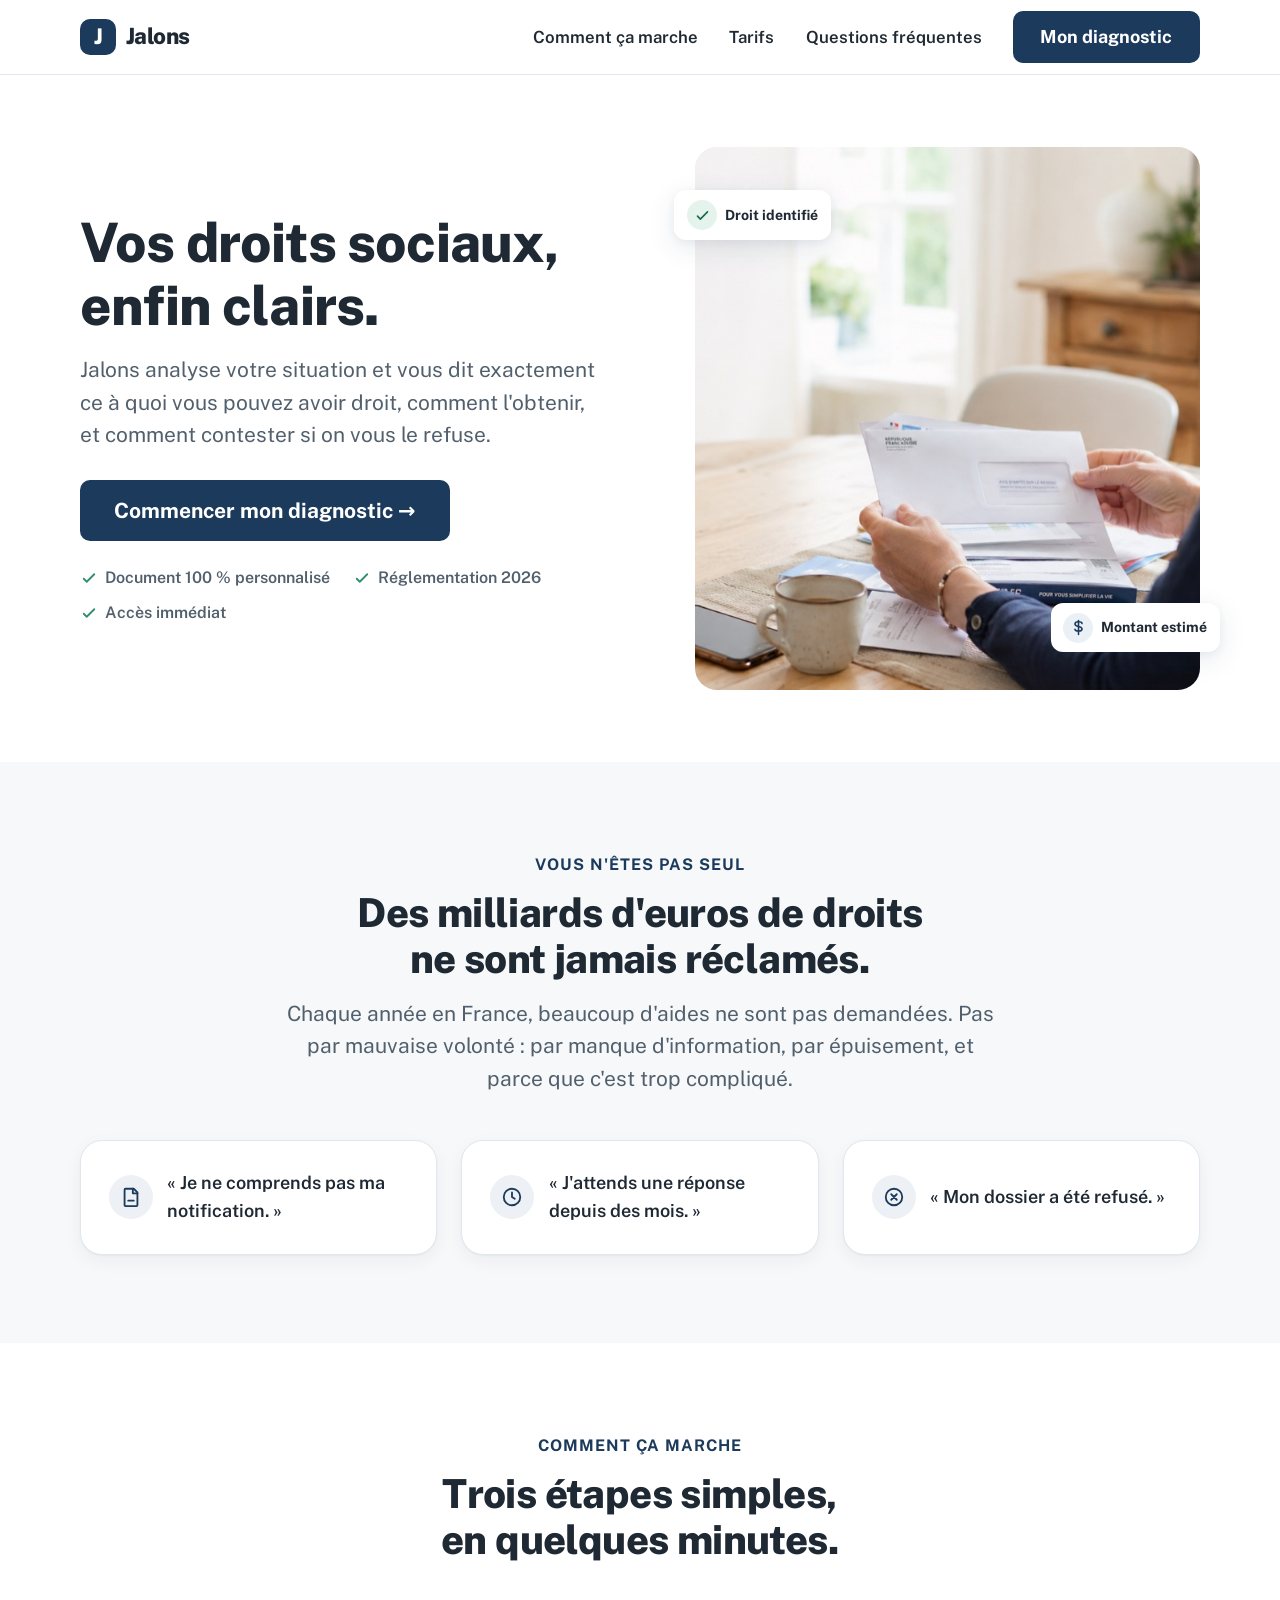
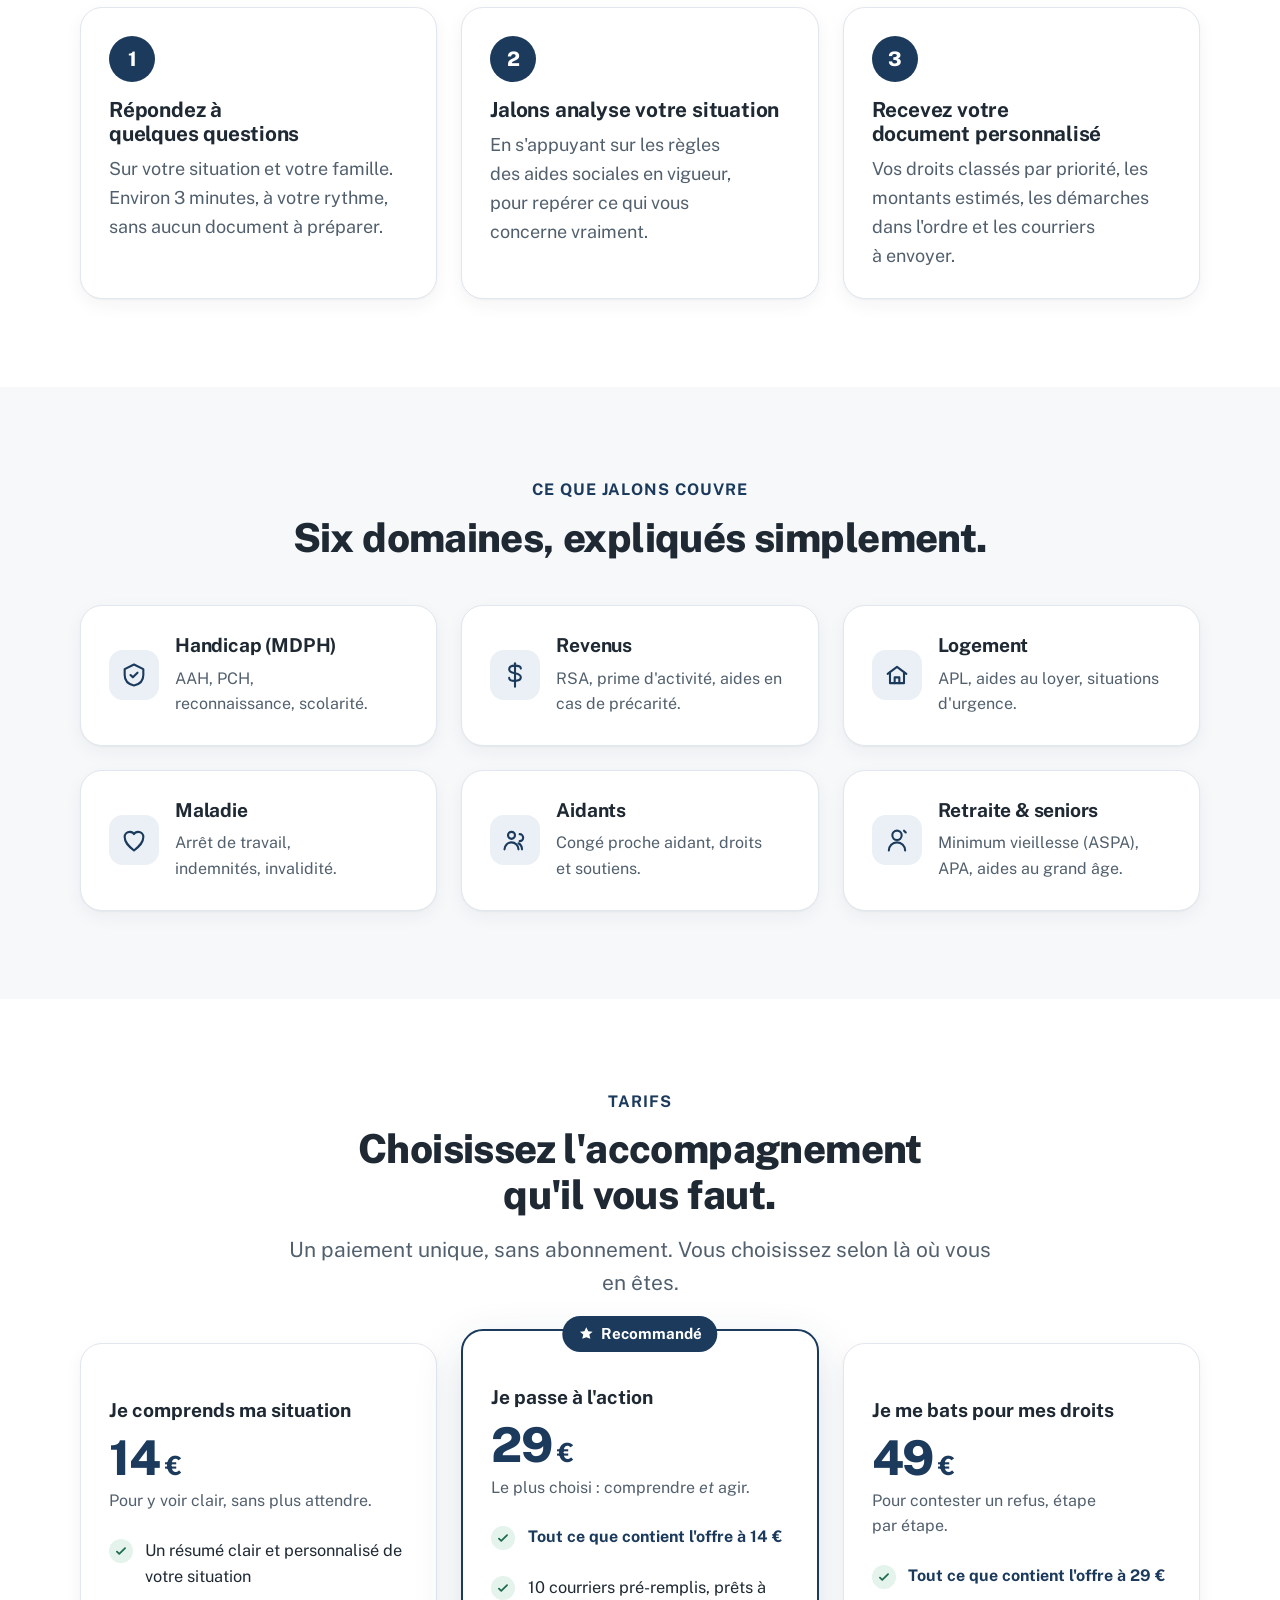
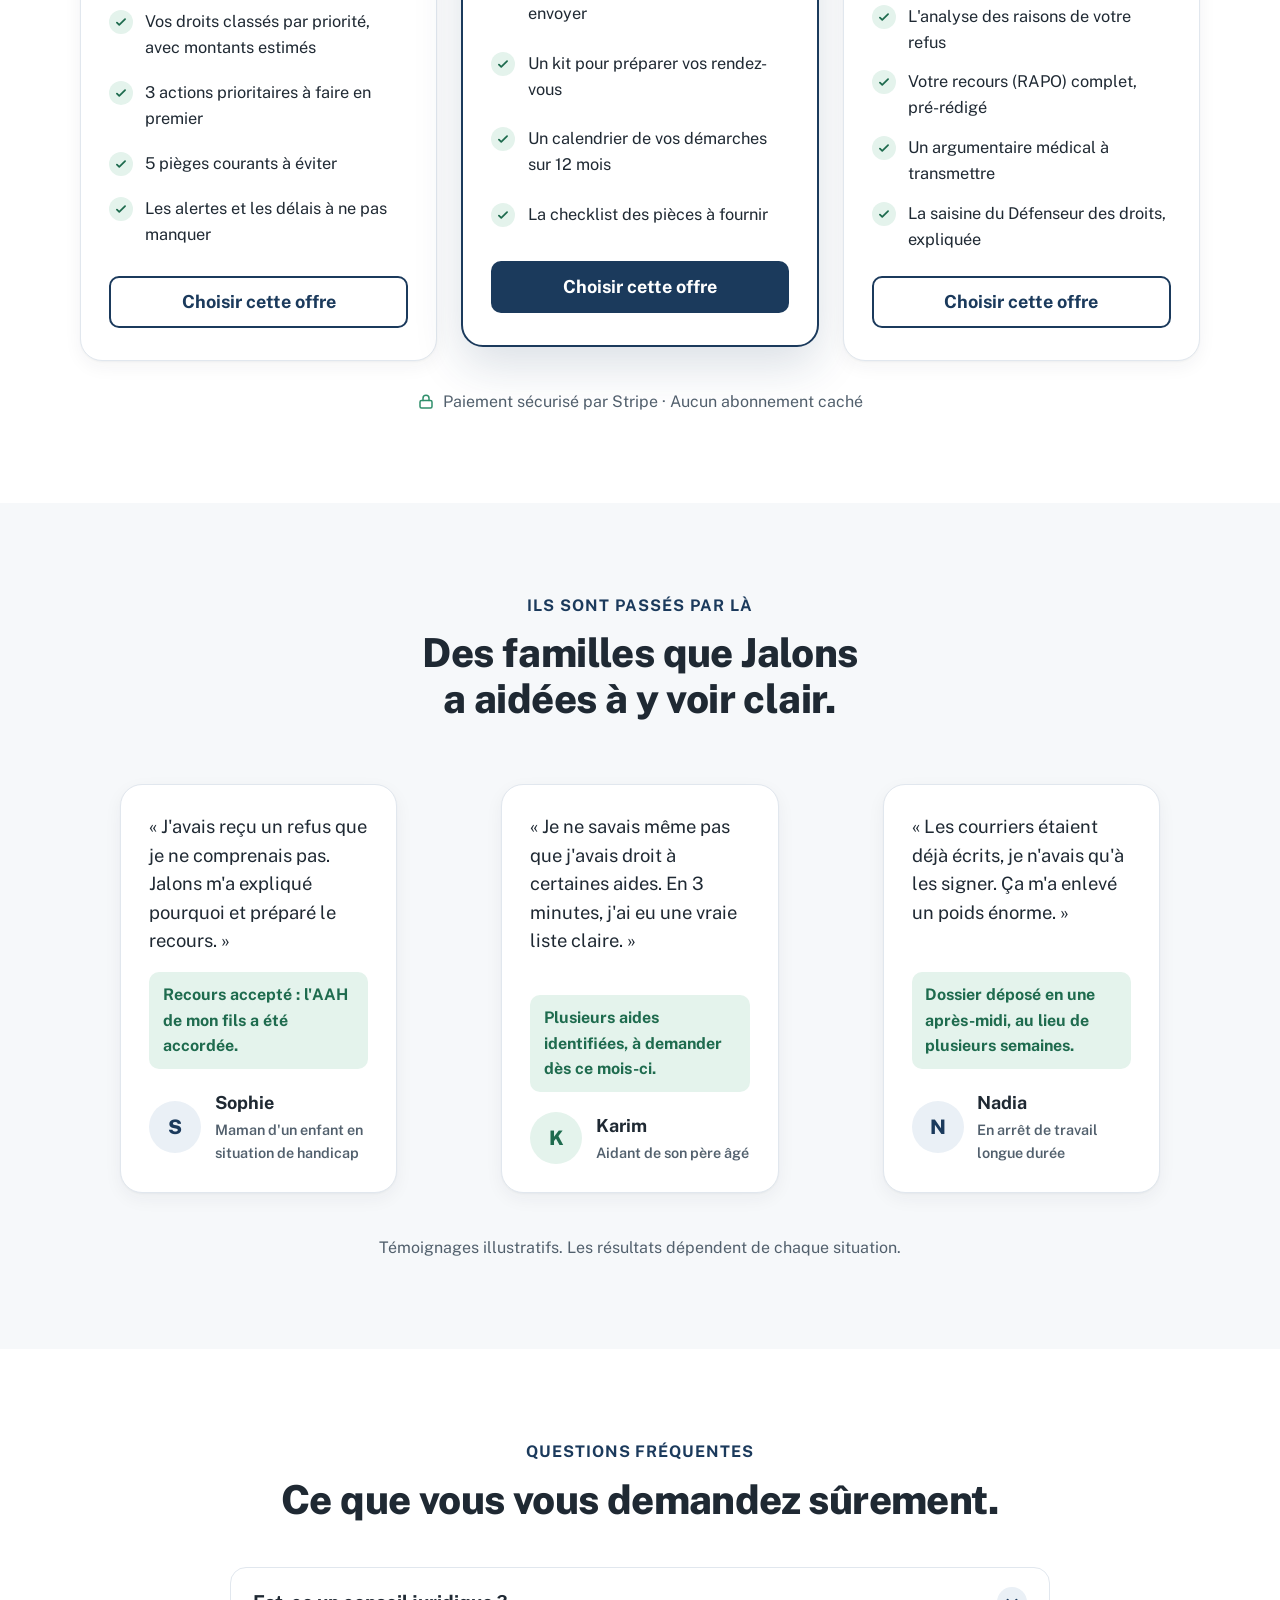
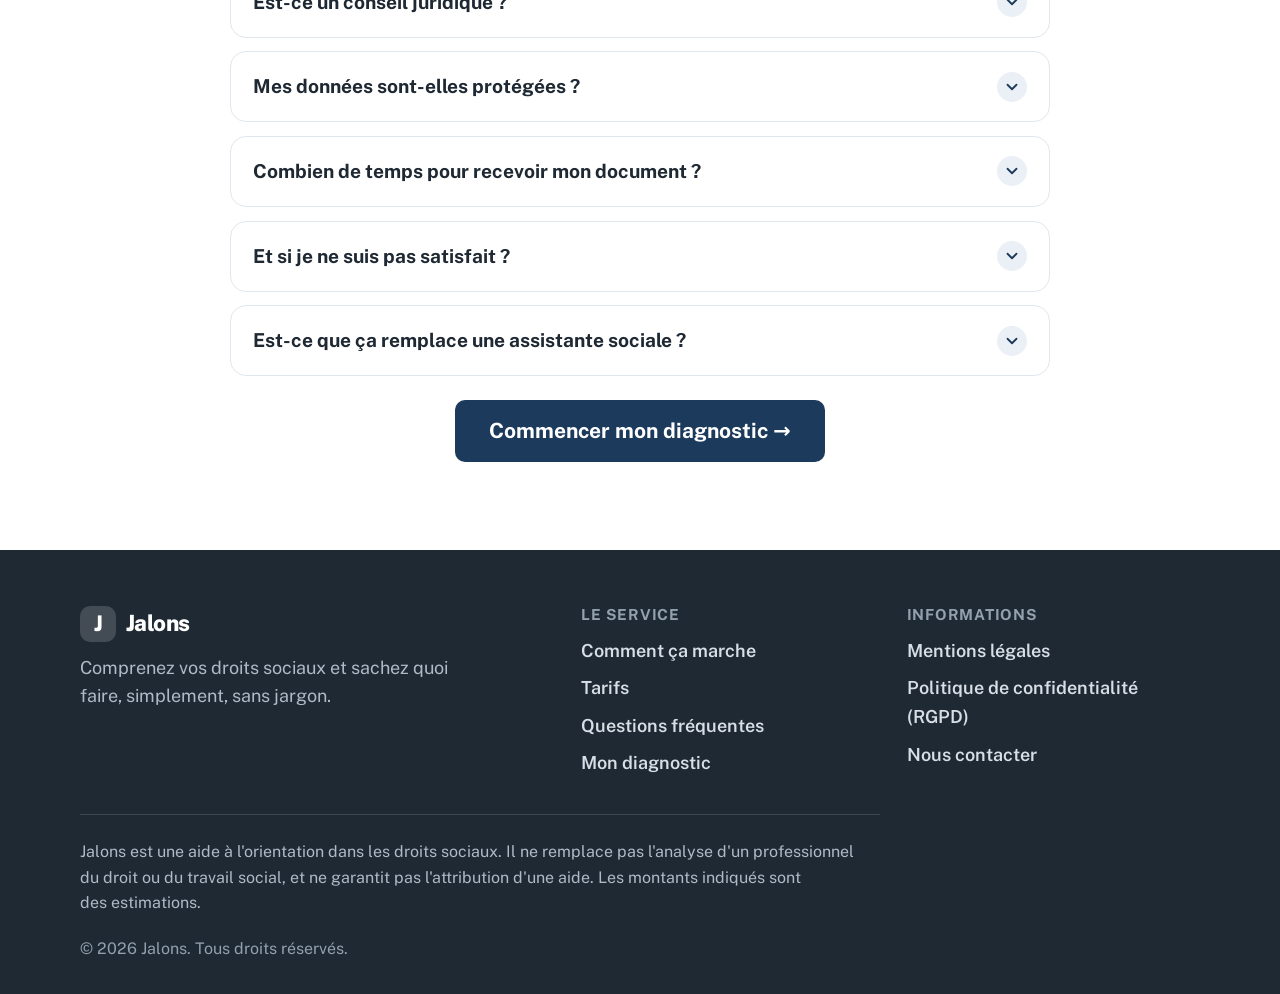
==== commit f098c0e7: "Optimise l'image héros (PNG 1,8 Mo -> JPEG 99 Ko) Co-Authored-By: Claude Opus 4.8 (1M context) <nore" ====
--- a/index.html
+++ b/index.html
@@ -72,12 +72,12 @@
         </div>
 
         <!-- Photo de garde. object-position cadre sur la personne et le courrier.
-             Pour changer la photo : remplacez le fichier images/hero-courrier.png
+             Pour changer la photo : remplacez le fichier images/hero-courrier.jpg
              ou la valeur de src ci-dessous (gardez un texte alt descriptif). -->
         <div class="hero-media">
           <div class="hero-photo-wrap">
             <div class="img-frame hero-photo">
-              <img src="images/hero-courrier.png" alt="Une femme lit un courrier de l'administration française, un avis d'impôt, à la table de sa cuisine" />
+              <img src="images/hero-courrier.jpg" alt="Une femme lit un courrier de l'administration française, un avis d'impôt, à la table de sa cuisine" />
             </div>
 
             <div class="float-chip float-chip--1">
